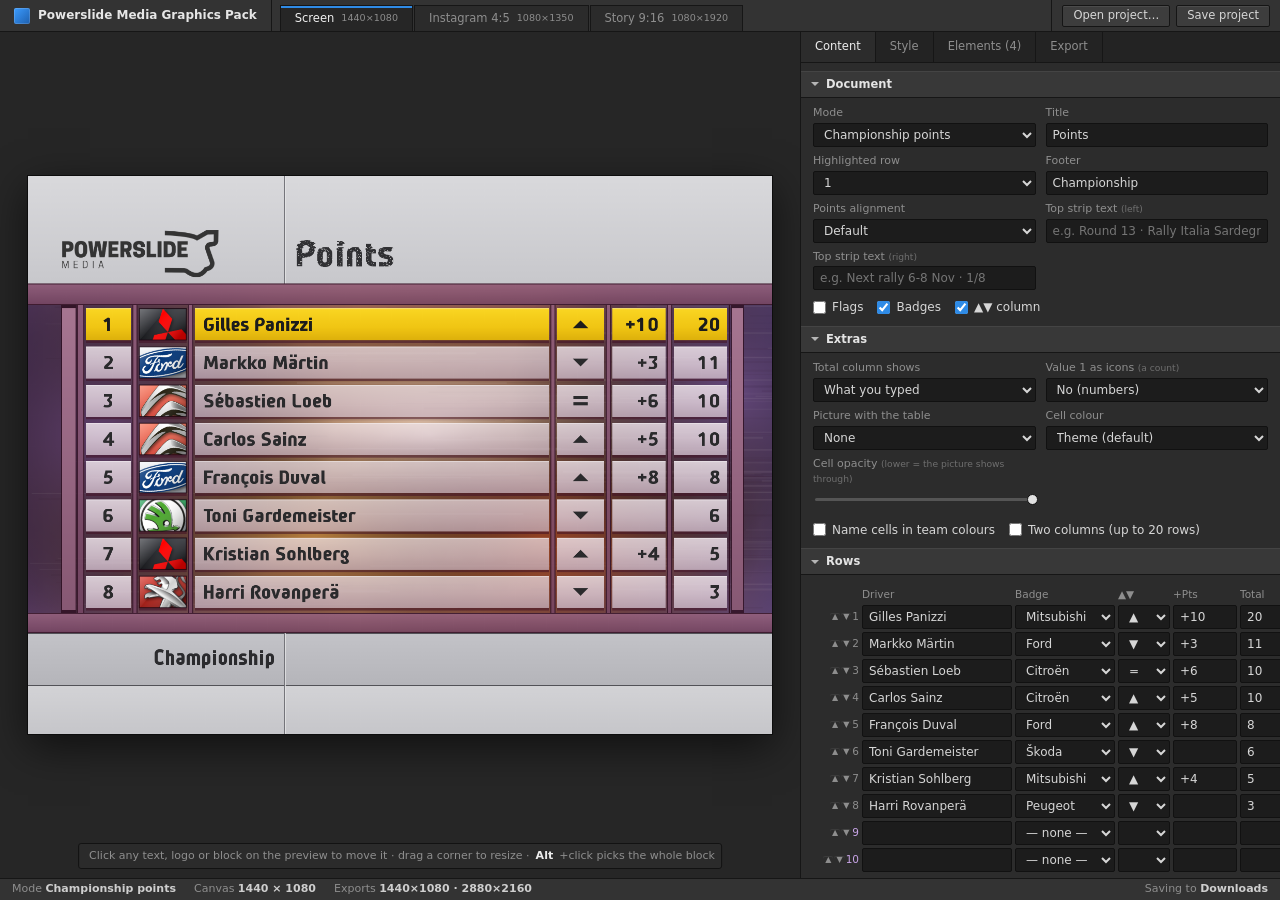
==== tools/graphics-pack.html @ 3e9f9009 "Badges: RMC tile replaced by WRT Rally1 Spain logo Graphics Pack and Rally Doc share the new logo; R" ====
<!doctype html>
<html lang="en">
<head>
<meta charset="utf-8">
<meta name="viewport" content="width=device-width, initial-scale=1">
<title>Powerslide Media Graphics Pack</title>
<style>
  @font-face{font-family:"WRC Clean";font-weight:400;src:url([data-uri]) format("woff2")}
@font-face{font-family:"WRC Clean";font-weight:700;src:url([data-uri]) format("truetype");}
  /* Editor look: a grey pasteboard with the canvas fitted in it, a docked properties panel
     on the right that scrolls on its own, collapsible section bars, compact fields. */
  :root{--bg:#1e1e1e;--work:#262626;--panel:#2c2c2c;--head:#383838;--line:#161616;--line2:#444;--field:#1c1c1c;
        --text:#d6d6d6;--muted:#8e8e8e;--accent:#2f8be6}
  *{box-sizing:border-box}
  html,body{height:100%}
  body{margin:0;background:var(--bg);color:var(--text);font:12px/1.35 "Segoe UI",system-ui,sans-serif;display:flex;flex-direction:column;overflow:hidden}
  .topbar{flex:none;display:flex;align-items:stretch;height:32px;background:#333;border-bottom:1px solid var(--line)}
  .appmark{display:flex;align-items:center;gap:8px;padding:0 14px;border-right:1px solid var(--line);font-weight:600;color:#e6e6e6;white-space:nowrap}
  .appmark i{width:16px;height:16px;border-radius:2px;background:linear-gradient(135deg,#3c9cff,#1d5fae);box-shadow:inset 0 0 0 1px rgba(255,255,255,.15)}
  .doctabs{display:flex;align-items:flex-end;gap:1px;padding-left:8px}
  .doctab{height:26px;display:flex;align-items:center;gap:7px;padding:0 14px;background:#2b2b2b;color:var(--muted);border:1px solid var(--line);border-bottom:none;font-size:11.5px;cursor:pointer;white-space:nowrap}
  .doctab:hover{color:var(--text)}
  .doctab.on{background:var(--work);color:#f0f0f0;box-shadow:inset 0 2px 0 var(--accent)}
  .doctab small{color:var(--muted)}
  .wrap{flex:1;min-height:0;display:grid;grid-template-columns:minmax(0,1fr) 480px}
  .stage{position:relative;min-width:0;min-height:0;overflow:hidden;background:var(--work)}
  .stage canvas{position:absolute;inset:0;margin:auto;display:block;width:auto;height:auto;max-width:calc(100% - 56px);max-height:calc(100% - 96px);
                box-shadow:0 0 0 1px #0d0d0d,0 12px 40px rgba(0,0,0,.6)}
  .colHide,.lookHide{display:none!important}
  #xfBar{position:absolute;left:50%;bottom:9px;transform:translateX(-50%);display:flex;align-items:center;gap:6px;height:26px;padding:0 6px 0 10px;
         background:rgba(44,44,44,.96);border:1px solid #121212;border-radius:3px;font-size:11px;color:var(--muted);white-space:nowrap;z-index:3;max-width:calc(100% - 20px);overflow:hidden}
  #xfBar b{color:#ececec;font-weight:600}
  #xfBar button{height:20px;padding:0 7px;font-size:11px}
  #xfBar .hint{margin-left:4px;color:#767676}
  #xfBar .xcol{display:inline-flex;align-items:center;gap:4px;margin:0 2px 0 4px;font-size:11px;color:var(--muted)}
  #xfBar .xcol input{width:26px;height:20px;padding:0 1px}
  .stage.col #xfBar{display:none}
  .xfRow{display:flex;align-items:center;gap:6px;height:23px;padding-right:4px;border-radius:2px;cursor:pointer}
  .xfRow:hover{background:#353535}
  .xfRow.sel{background:rgba(47,139,230,.22);box-shadow:inset 0 0 0 1px var(--accent)}
  .xfRow span{flex:1;min-width:0;overflow:hidden;text-overflow:ellipsis;white-space:nowrap}
  .xfRow small{color:var(--muted);font-size:10.5px}
  .xfRow button{height:18px;padding:0 6px;font-size:11px}
  .stage.col canvas{bottom:130px;max-height:calc(100% - 186px)}
  .stage.col.yt canvas{bottom:250px;max-height:calc(100% - 306px)}
  .stage.yt #colStrip{height:226px;gap:28px;align-items:flex-start}
  .ytCard{flex:none;display:flex;flex-direction:column;gap:6px;color:var(--muted);font-size:11px;white-space:nowrap}
  .ytCard b{color:var(--text);font-weight:600}
  #colStrip .ytCard canvas{outline:none;cursor:default;border-radius:8px}
  #colStrip{position:absolute;left:0;right:0;bottom:14px;height:100px;align-items:center;display:flex;justify-content:center;gap:8px;overflow-x:auto;padding:0 20px}
  #colStrip canvas{position:static;margin:0;max-width:none;max-height:none;box-shadow:none;width:72px;height:90px;cursor:pointer;outline:1px solid var(--line2);flex:none}
  #colStrip canvas.on{outline:2px solid var(--accent);outline-offset:2px}
  .stage canvas.dropping{outline:2px dashed var(--accent);outline-offset:4px}
  .side{min-height:0;overflow-y:auto;overflow-x:hidden;background:var(--panel);border-left:1px solid var(--line);padding:0 12px 28px}
  .side::-webkit-scrollbar{width:11px}
  .side::-webkit-scrollbar-track{background:var(--panel)}
  .side::-webkit-scrollbar-thumb{background:#4b4b4b;border:3px solid var(--panel);border-radius:6px}
  .side::-webkit-scrollbar-thumb:hover{background:#5c5c5c}
  .paneltabs{position:sticky;top:0;z-index:5;display:flex;margin:0 -12px;background:#232323;border-bottom:1px solid var(--line)}
  .paneltabs span{padding:7px 14px;font-size:11.5px;color:var(--muted);border-right:1px solid var(--line);cursor:pointer;user-select:none}
  .paneltabs span:hover{color:var(--text)}
  .rowsScroll{overflow:auto;max-height:440px;margin:0 -12px;padding:0 12px 6px;border-bottom:1px solid var(--line)}   /* its own scroll box: long tables and wide ones */
  .rowsScroll #hdr{position:sticky;top:0;z-index:2;background:var(--panel);padding:4px 0 3px;margin-bottom:0}
  .rowsScroll::-webkit-scrollbar{width:10px}
  .rowsScroll .row{min-width:min-content}
  .rowsScroll::-webkit-scrollbar{height:10px}
  .rowsScroll::-webkit-scrollbar-track{background:#262626}
  .rowsScroll::-webkit-scrollbar-thumb{background:#4b4b4b;border:2px solid #262626;border-radius:5px}
  .rowsScroll::-webkit-scrollbar-thumb:hover{background:#5c5c5c}
  .tabPane > h2:first-child{margin-top:8px}
  .paneltabs span.on{background:var(--panel);color:#ececec}
  h2{position:relative;margin:10px -12px 8px;padding:5px 12px 5px 25px;background:var(--head);border-top:1px solid var(--line2);border-bottom:1px solid var(--line);
     font-size:11.5px;font-weight:600;color:#e4e4e4;cursor:pointer;user-select:none}
  h2:hover{background:#3e3e3e}
  h2::before{content:"";position:absolute;left:10px;top:50%;margin-top:-2px;border:4px solid transparent;border-top-color:#b5b5b5;border-bottom:0}
  h2.closed::before{left:12px;margin-top:-4px;border:4px solid transparent;border-left-color:#b5b5b5;border-right:0}
  .folded{display:none!important}
  label{display:block;margin-bottom:2px;font-size:11px;color:var(--muted)}
  label small{color:#6f6f6f}
  input,select,textarea{width:100%;min-width:0;height:24px;padding:2px 6px;background:var(--field);color:var(--text);border:1px solid #111;border-radius:2px;font:inherit;font-size:12px;outline:none}
  select{padding-right:2px}
  textarea{height:auto;min-height:90px;padding:5px 6px;font-family:ui-monospace,Consolas,monospace;font-size:11.5px;resize:vertical}
  input:focus,select:focus,textarea:focus{border-color:var(--accent);box-shadow:0 0 0 1px var(--accent)}
  input[type=checkbox]{width:13px;height:13px;margin:0 6px 0 0;accent-color:var(--accent)}
  input[type=file]{height:auto;padding:2px;font-size:11px;color:var(--muted)}
  input[type=file]::file-selector-button{background:#3c3c3c;color:var(--text);border:1px solid #111;border-radius:2px;padding:2px 8px;margin-right:6px;font:inherit;font-size:11px;cursor:pointer}
  input[type=color]{padding:1px 2px;height:24px}
  input[type=range]{-webkit-appearance:none;appearance:none;height:18px;padding:0;background:none;border:none;box-shadow:none}
  input[type=range]::-webkit-slider-runnable-track{height:3px;background:#555;border-radius:2px}
  input[type=range]::-webkit-slider-thumb{-webkit-appearance:none;width:11px;height:11px;margin-top:-4px;border-radius:50%;background:#e2e2e2;border:1px solid #111}
  input[type=range]:focus::-webkit-slider-thumb{background:#fff;box-shadow:0 0 0 2px var(--accent)}
  button{height:24px;padding:0 10px;background:#3d3d3d;color:var(--text);border:1px solid #151515;border-radius:2px;font:inherit;font-size:11.5px;cursor:pointer;box-shadow:inset 0 1px 0 rgba(255,255,255,.07)}
  button:hover{background:#484848}
  button:active{background:#333}
  button.primary{background:var(--accent);border-color:#1b5ea3;color:#fff;font-weight:600}
  button.primary:hover{background:#4598ec}
  .grid2{display:grid;grid-template-columns:1fr 1fr;gap:7px 10px}
  .checks{display:flex;flex-wrap:wrap;gap:4px 14px;margin-top:9px}
  .checks label{display:inline-flex;align-items:center;margin:0;font-size:12px;color:var(--text);cursor:pointer}
  .row{display:grid;gap:3px;align-items:center;margin-bottom:3px}
  .row .n{color:var(--muted);text-align:right;font-size:10.5px;display:flex;align-items:center;justify-content:flex-end;gap:1px}
  .row .n .mv{padding:0 2px;font-size:8px;line-height:1;min-width:0;height:auto;background:none;border:0;color:var(--muted);cursor:pointer}
  .row .n .mv:hover{color:var(--text)}
  .row.igOnly .n{color:#c9a5e8}
  .row.twoOnly .n{color:#8fd1ad}
  .hdr{margin-bottom:3px;font-size:10.5px;color:var(--muted);white-space:nowrap}
  .hdr span{overflow:hidden;text-overflow:ellipsis}
  [hidden]{display:none!important}
  .btns{display:flex;flex-wrap:wrap;gap:6px;margin-top:8px}
  .tiles{display:grid;grid-template-columns:repeat(auto-fill,minmax(82px,1fr));gap:6px}
  .tile{padding:4px;background:#232323;border:1px solid var(--line);border-radius:2px;text-align:center;cursor:pointer}
  .tile:hover{border-color:var(--accent)}
  .tile canvas{display:block;width:100%;height:auto}
  .tile span{display:block;margin-top:3px;font-size:10.5px;color:var(--muted);white-space:nowrap;overflow:hidden;text-overflow:ellipsis}
  .tile:hover span{color:var(--text)}
  .note{margin-top:6px;font-size:11px;line-height:1.4;color:#7a7a7a}
  .note b{color:var(--text)}
  .strip{margin-top:8px;padding:8px;background:#262626;border:1px solid var(--line);border-radius:2px}
  .stripHead{display:flex;justify-content:space-between;align-items:baseline;margin-bottom:6px}
  .small{font-size:11px;color:var(--muted)}
  .chiprow{display:grid;grid-template-columns:92px minmax(0,1.15fr) minmax(0,1fr) 104px 30px 24px 24px 24px;gap:3px;margin-top:4px;align-items:center}
  .chiprow button{padding:0}
  .strip details summary{margin-top:8px;font-size:11px;color:var(--muted);cursor:pointer}
  .strip textarea,#quoteUI textarea,#headUI textarea,#statsUI textarea,#proUI textarea{min-height:52px;font-family:inherit;font-size:12px}
  #quoteUI.noText .qTxt{display:none!important}
  .statusbar{flex:none;display:flex;align-items:center;gap:18px;height:22px;padding:0 12px;background:#333;border-top:1px solid var(--line);font-size:11px;color:var(--muted);white-space:nowrap;overflow:hidden}
  .statusbar b{font-weight:600;color:#cfcfcf}
  .statusbar .sp{flex:1}
  .topbar .tools{display:flex;align-items:center;gap:6px;padding:0 10px;border-left:1px solid var(--line)}
  .topbar .tools button{height:22px}
  @media (max-width:1000px){
    .topbar{height:auto;flex-wrap:wrap}
    .doctab small{display:none}
    .topbar .tools{padding:4px 8px}
    body{display:block;overflow:auto}
    .wrap{display:block}
    .stage{height:62vh}
    .side{overflow:visible;border-left:none}
  }
</style>
</head>
<body>
<div class="topbar">
  <div class="appmark"><i></i>Powerslide Media Graphics Pack</div>
  <div class="doctabs">
    <div class="doctab on" id="tabScreen">Screen <small>1440×1080</small></div>
    <div class="doctab" id="tabIg">Instagram 4:5 <small>1080×1350</small></div>
    <div class="doctab" id="tabStory">Story 9:16 <small>1080×1920</small></div>
    <div class="doctab" id="tabYt" hidden>YouTube 16:9 <small>1280×720</small></div>
  </div>
  <div class="sp" style="flex:1"></div>
  <div class="tools">
    <button id="projOpen" title="Open a saved project (.wrcproj)">Open project…</button>
    <button id="projSave" title="Save this graphic as a project file (Ctrl+S)">Save project</button>
    <input type="file" id="projFile" accept=".wrcproj,.json,application/json" hidden>
  </div>
</div>
<div class="wrap">
  <div class="stage"><canvas id="cv" width="1440" height="1080"></canvas><div id="xfBar"></div><div id="colStrip" hidden></div></div>
  <div class="side">
    <div class="paneltabs"><span class="on">Properties</span></div>
    <h2>Document</h2>
    <div class="grid2">
      <div><label>Mode</label><select id="mode"></select></div>
      <div><label>Logo</label><select id="logo"></select></div>
      <div class="noCol"><label>Title</label><input id="title"></div>
      <div id="hlBox" class="noCol"><label>Highlighted row</label><select id="hl"></select></div>
      <div class="noCol classicOnly"><label>Footer</label><input id="foot"></div>
      <div id="rallyBox" class="noCol classicOnly"><label id="rallyLbl">Rally</label><input id="rally"></div>
      <div><label>Colours</label><select id="theme"><option value="warm">Warm (Points screen)</option><option value="cool">Cool (Results screen)</option><option value="site">Powerslide site</option><option value="siteDark">Powerslide site (dark)</option><option value="custom">Custom colour…</option><option value="customDark">Custom colour (dark)…</option></select></div>
      <div id="lookBox"><label>Look</label><select id="look"><option value="classic">Game screen (bands and rails)</option><option value="clean">Clean (picture edge to edge)</option></select></div>
      <div id="themeColBox" hidden><label>Theme colour</label><input type="color" id="themeCol" value="#d0202a"></div>
      <div id="themeBlendBox" hidden><label><input type="checkbox" id="themeBlend"> Blend into a second colour</label><input type="color" id="themeCol2" value="#1d4ed8"> <select id="blendDir"><option value="diag">Diagonal ↘</option><option value="diag2">Diagonal ↙</option><option value="h">Left → right</option><option value="v">Top → bottom</option></select></div>
      <div><label>Picture tint colour</label><label style="display:inline"><input type="checkbox" id="hShadeAuto" checked> Auto</label> <input type="color" id="hShadeCol" value="#7a1010"></div>
      <div><label>Tint over the whole picture</label><input type="range" id="pTint" min="0" max="90" value="0"></div>
      <div id="startBox" class="noCol"><label>Numbering starts at</label><input id="start" inputmode="numeric" placeholder="1"></div>
      <div id="alignBox" class="noCol"><label id="alignLbl">Time alignment</label><select id="valAlign"><option value="">Default</option><option value="left">Left</option><option value="center">Centred</option><option value="right">Right</option></select></div>
      <div class="noCol classicOnly"><label>Top strip text <small>(left)</small></label><input id="stripL" placeholder="e.g. Round 13 · Rally Italia Sardegna"></div>
      <div class="noCol classicOnly"><label>Top strip text <small>(right)</small></label><input id="stripR" placeholder="e.g. Next rally 6-8 Nov · 1/8"></div>
    </div>
    <div id="rowsUI">
    <div class="checks" id="rowChecks">
      <label><input type="checkbox" id="showFlag">Flags</label>
      <label><input type="checkbox" id="showBadge">Badges</label>
      <label><input type="checkbox" id="showMove">▲▼ column</label>
    </div>
    <div id="extrasUI">
    <h2>Extras</h2>
    <div class="grid2">
      <div><label id="gapLbl">Last column shows</label><select id="gapMode"><option value="">What you typed</option><option value="leader">Gap to the leader</option><option value="interval">Gap to the row above</option></select></div>
      <div id="tallyBox"><label>Value 1 as icons <small>(a count)</small></label><select id="tally"></select></div>
      <div><label>Picture with the table</label><select id="tPhoto"><option value="none">None</option><option value="behind">Behind the table</option><option value="top">Above the table</option><option value="bottom">Below the table</option><option value="left">Left of the table</option><option value="right">Right of the table</option></select></div>
      <div class="tPic"><label>Picture file <small>(or drop it on the preview)</small></label><input type="file" id="tPic" accept="image/*"></div>
      <div class="tPic"><label id="tShareLbl">Picture share</label><input type="range" id="tShare" min="0" max="90" value="45"></div>
      <div class="tPic"><label>Picture zoom</label><input type="range" id="tZoom" min="1" max="3" step="0.01" value="1"></div>
      <div class="tPic"><label>Picture ← →</label><input type="range" id="tFx" min="0" max="1" step="0.01" value="0.5"></div>
      <div class="tPic"><label>Picture ↑ ↓</label><input type="range" id="tFy" min="0" max="1" step="0.01" value="0.5"></div>
      <div class="tPic"><label>&nbsp;</label><button id="tClear" style="width:100%">Remove picture</button></div>
      <div><label>Cell colour</label><select id="tCells"></select></div>
      <div id="tCellCustomBox"><label>Custom cell colour</label><input type="color" id="tCellCustom" value="#1d2a33" style="padding:0;height:28px"></div>
      <div><label>Cell opacity <small>(lower = the picture shows through)</small></label><input type="range" id="tCellAlpha" min="10" max="100" value="100"></div>
    </div>
    <div class="checks" style="flex-wrap:wrap">
      <label><input type="checkbox" id="teamCol">Name cells in team colours</label>
      <label><input type="checkbox" id="twoCol">Two columns (up to 20 rows)</label>
    </div>
    <div id="teamColBox" hidden><div class="hdr">Team colours <small>(for the brands in the rows; Reset = the brand's own colours)</small></div><div id="teamColList" style="display:flex;flex-wrap:wrap;gap:6px 14px"></div></div>
    </div>
    <h2>Rows</h2>
    <div class="rowsScroll"><div class="row hdr" id="hdr"></div>
    <div id="rows"></div></div>
    <div class="note">Enter / ↑ ↓ change row, ← → change column. Flag "auto" uses the driver (or rally) name. Rows 9–10 only appear in the Instagram and Story formats. With Two columns all 20 rows are used in both formats, split evenly.</div>
    <h2>Bulk paste</h2>
    <textarea id="bulk"></textarea>
    <div class="btns"><button id="applyBulk">Apply paste</button></div>
    </div>
    <div id="quoteUI" hidden>
      <h2>Picture &amp; text</h2>
      <div class="grid2">
        <div><label>Picture</label><input type="file" id="qPic" accept="image/*"></div>
        <div class="qTxt"><label>Style</label><select id="qStyle"><option value="bold">Bold quote (big caps + name tag)</option><option value="quote">Quote (“ mark)</option><option value="announce">Announcement</option></select></div>
        <div class="qTxt"><label>Text box</label><select id="qPlace"><option value="bottom">Bottom</option><option value="left">Left</option><option value="right">Right</option><option value="center">Centre</option><option value="free">Free (drag on preview)</option></select></div>
        <div class="qTxt"><label>Text size</label><input type="range" id="qSize" min="26" max="80" value="44"></div>
        <div class="qTxt"><label>Box width</label><input type="range" id="qBw" min="25" max="100" value="100"></div>
        <div class="qTxt"><label>Box height <small>(left end = fit text)</small></label><input type="range" id="qBh" min="0" max="100" value="0"></div>
        <div class="qTxt"><label>Box ← →</label><input type="range" id="qPx" min="0" max="1" step="0.005" value="0"></div>
        <div class="qTxt"><label>Box ↑ ↓</label><input type="range" id="qPy" min="0" max="1" step="0.005" value="1"></div>
        <div><label>Picture zoom</label><input type="range" id="qZoom" min="1" max="3" step="0.01" value="1"></div>
        <div><label>Picture ← →</label><input type="range" id="qFx" min="0" max="1" step="0.01" value="0.5"></div>
        <div><label>Picture ↑ ↓</label><input type="range" id="qFy" min="0" max="1" step="0.01" value="0.5"></div>
        <div><label>&nbsp;</label><button id="qClear" style="width:100%">Remove picture</button></div>
        <div><label>Logo</label><select id="qLogoPos"><option value="header">In the header</option><option value="footer">In the footer (left cell)</option><option value="pic-tl">On the picture, top left</option><option value="pic-tr">On the picture, top right</option><option value="pic-bl">On the picture, bottom left</option><option value="pic-br">On the picture, bottom right</option><option value="none">None</option></select></div>
        <div class="qPicLogo"><label>Logo size on picture</label><input type="range" id="qLogoSize" min="0.4" max="2.5" step="0.05" value="1"></div>
        <div class="qPicLogo"><label>Logo colour on picture</label><select id="qLogoInk"><option value="white">White</option><option value="black">Black</option></select></div>
        <div><label>Photo credit <small>(optional)</small></label><input id="qCredit" placeholder="Photo: name / agency"></div>
        <div><label>Credit corner</label><select id="qCreditPos"><option value="br">Bottom right</option><option value="bl">Bottom left</option><option value="tr">Top right</option><option value="tl">Top left</option></select></div>
        <div class="qTxt"><label>Text box colour</label><select id="qColor"><option value="light">Light (theme cell)</option><option value="dark">Dark</option><option value="gold">Gold</option><option value="strip">Theme strip</option><option value="red">Red</option><option value="blue">Blue</option><option value="green">Green</option><option value="white">White</option><option value="custom">Custom colour…</option></select></div>
        <div id="qCustomBox" class="qTxt"><label>Custom colour</label><input type="color" id="qCustom" value="#888888"></div>
        <div class="qTxt"><label>Text alignment</label><select id="qAlign"><option value="auto">Automatic</option><option value="left">Left</option><option value="center">Centred</option></select></div>
        <div class="qTxt qAnn"><label>Shade</label><input type="range" id="qFade" min="0" max="95" value="65"></div>
        <div class="qTxt qAnn"><label>Shade from</label><select id="qShade"><option value="auto">Automatic (side the text is on)</option><option value="bottom">Bottom</option><option value="top">Top</option><option value="left">Left</option><option value="right">Right</option><option value="all">Even all over</option></select></div>
      </div>
      <div class="checks classicOnly">
        <label><input type="checkbox" id="qHead" checked>Header band</label>
        <label><input type="checkbox" id="qFootOn" checked>Footer band</label>
      </div>
      <div class="qTxt"><label style="display:block;margin-top:8px">Headline</label>
      <textarea id="qText" style="font-family:inherit;font-size:13px;min-height:70px"></textarea>
      <div class="qBold grid2" style="margin-top:8px"><div><label>Letter case (bold quote / announcement)</label><select id="qCase"><option value="upper">ALL CAPS</option><option value="asis">As typed</option><option value="title">Title Case</option><option value="lower">lower case</option></select></div><div><label>Quote text colour</label><input type="color" id="qInk" value="#ffffff" style="padding:0;height:28px"></div></div>
      <div class="qBold"><label style="display:block;margin-top:8px">Name tag <small>(bold quote: who said it; announcement: line above)</small></label><input id="qWho" placeholder="Josh McErlean"></div>
      <label style="display:block;margin-top:8px">Text under the headline <small>(optional, smaller box; under the name tag in a bold quote)</small></label>
      <textarea id="qSub" style="font-family:inherit;font-size:13px;min-height:70px"></textarea></div>
      <div class="note qTxt">You can also drop a picture on the preview, and drag the text box around on it. Footer = name or source (the logo replaces it when it's in the footer), footer right = rally or date; leave footer right empty to drop its darker cell. The picture takes the room of any band you turn off. Line breaks in the text are kept; long text shrinks to fit.</div>
    </div>
    <div id="headUI" hidden>
      <h2>Headline</h2>
      <div class="grid2">
        <div><label>Big word</label><input id="hKicker" list="hKickers"><datalist id="hKickers"><option>WINNER</option><option>WINNERS</option><option>BREAKING</option><option>CONFIRMED</option><option>CHAMPIONS</option><option>RESULTS</option><option>UP NEXT</option><option>RACE WEEK</option><option>POLE</option><option>RETIRED</option><option>OFFICIAL</option></datalist></div>
        <div><label>Big word style</label><select id="hStyle"><option value="white">White</option><option value="gold">Gold</option><option value="band">On a gold band</option><option value="strip">On a theme band</option><option value="outline">Outline</option><option value="glitch">Glitch (like the title)</option></select></div>
        <div><label>Line above</label><input id="hAbove" placeholder="Round 13 · Rally Italia Sardegna"></div>
        <div><label>Block position</label><select id="hPos"><option value="bottom">Bottom</option><option value="center">Middle</option><option value="top">Top</option></select></div>
        <div><label>Big word size</label><input type="range" id="hSize" min="60" max="300" value="190"></div>
        <div><label>Shade behind the text</label><input type="range" id="hFade" min="0" max="95" value="65"></div>
        <div><label>Text colour</label><select id="hInk"><option value="white">White (dark pictures)</option><option value="black">Black (light pictures)</option></select></div>
        <div><label>Logo tile above the word</label><select id="hTile"></select></div>
        <div><label>Name tiles order</label><select id="hOrder"><option value="flag">Flag, then car</option><option value="car">Car, then flag</option></select></div>
      </div>
      <div class="note">Click any part of the headline on the preview to move or resize it; Alt+click takes the whole block. <button type="button" id="hReset">Reset positions</button></div>
      <label style="display:block;margin-top:8px">Line under it <small>(optional)</small></label>
      <textarea id="hBelow" style="font-family:inherit;font-size:13px;min-height:52px"></textarea>
      <div class="hdr" style="margin-top:8px">Names: flag and brand tiles as in the table rows; leave a name empty to skip it</div>
      <div id="hNames"></div>
    </div>
    <div id="statsUI" hidden>
      <h2>Stat panel</h2>
      <div class="grid2">
        <div><label>Style</label><select id="sxStyle"><option value="ladder">Ladder (label + value cells)</option><option value="big">Big numbers</option><option value="hero">One huge number (hero stat)</option></select></div>
        <div><label>Position</label><select id="sxPos"><option value="right">Right</option><option value="left">Left</option><option value="bottom">Bottom</option><option value="center">Middle</option><option value="free">Free (drag on preview)</option></select></div>
        <div><label>Size</label><input type="range" id="sxSize" min="24" max="90" value="46"></div>
        <div><label>Shade behind the stats</label><input type="range" id="sxFade" min="0" max="95" value="45"></div>
        <div><label>Headline style</label><select id="sxHStyle"><option value="plain">White text</option><option value="box">Box with gold stripe</option></select></div>
        <div><label>Headline size</label><input type="range" id="sxHSize" min="24" max="110" value="54"></div>
        <div><label>Headline position</label><select id="sxHPos"><option value="stats">On top of the stats</option><option value="free">Free (drag on preview)</option></select></div>
        <div><label>Cell opacity</label><input type="range" id="sxAlpha" min="10" max="100" value="100"></div>
        <div><label>Stats ← →</label><input type="range" id="sxFx" min="0" max="1" step="0.005" value="1"></div>
        <div><label>Stats ↑ ↓</label><input type="range" id="sxFy" min="0" max="1" step="0.005" value="0.5"></div>
        <div><label>Headline ← →</label><input type="range" id="sxHFx" min="0" max="1" step="0.005" value="0.5"></div>
        <div><label>Headline ↑ ↓</label><input type="range" id="sxHFy" min="0" max="1" step="0.005" value="0"></div>
        <div><label>Label colour</label><select id="sxLabelCol" class="sxCol"></select></div>
        <div><label>Value colour</label><select id="sxValueCol" class="sxCol"></select></div>
        <div><label>Highlighted row colour</label><select id="sxHlCol" class="sxCol"></select></div>
        <div><label>Headline colour</label><select id="sxHeadCol" class="sxCol"></select></div>
        <div id="sxCustomBox"><label>Custom colour</label><input type="color" id="sxCustom" value="#e8412c" style="padding:0;height:28px"></div>
      </div>
      <div id="heroBox" class="grid2">
        <div><label>Letter case</label><select id="hxCase"><option value="upper">ALL CAPS</option><option value="asis">As typed</option><option value="title">Title Case</option><option value="lower">lower case</option></select></div>
        <div><label>Number width <small>(narrow = tall look)</small></label><input type="range" id="hxNumW" min="0.5" max="1" step="0.01" value="1"></div>
        <div><label>Text size</label><input type="range" id="hxTxt" min="50" max="200" value="100"></div>
        <div><label>Text width</label><input type="range" id="hxTw" min="20" max="70" value="33"></div>
        <div><label>Number colour</label><input type="color" id="hxNumCol" value="#ffffff" style="padding:0;height:28px"></div>
        <div><label>Text colour</label><input type="color" id="hxTxtCol" value="#ffffff" style="padding:0;height:28px"></div>
        <div><label>*Bold words* colour</label><input type="color" id="hxStarCol" value="#ffffff" style="padding:0;height:28px"></div>
        <div><label>Line under the number colour</label><input type="color" id="hxCapCol" value="#ffffff" style="padding:0;height:28px"></div>
        <div><label><input type="checkbox" id="hxGlowOn"> Colour glow from the bottom</label><input type="color" id="hxGlowCol" value="#e3101b" style="padding:0;height:28px"></div>
        <div><label>Glow height</label><input type="range" id="hxGlowH" min="5" max="60" value="22"></div>
      </div>
      <label style="display:block;margin-top:8px">Headline above the stats <small>(optional; line breaks are kept)</small></label>
      <textarea id="sxHead" style="font-family:inherit;font-size:13px;min-height:52px"></textarea>
      <div class="note">Hero stat: row 1 Value is the huge number and row 1 Stat the text beside it; put *stars* round words to set them in bold, the rest is in the regular weight. Row 2 Stat is the small line under the number. Drag the block on the preview to move it.</div>
      <div class="note">The stats are the rows above (Stat | Value); the highlighted row gets its own colour. Drag the stats or the headline on the preview to place them anywhere (the headline then comes loose from the stats); the sliders do the same. "Automatic" colours follow the style: dark labels and light values for the ladder, white labels and gold numbers for big numbers.</div>
    </div>
    <div id="proUI" hidden>
      <h2 id="proHead">Event preview</h2>
      <div data-pro="preview">
        <div class="grid2">
          <div><label>Round line</label><input data-p="round" placeholder="Round 14 of 14"></div>
          <div><label>Flag <small>(auto = from the event name)</small></label><select data-p="flag" class="flagSel"></select></div>
          <div style="grid-column:1/-1"><label>Event name <small>(Enter = new line)</small></label><textarea data-p="name"></textarea></div>
          <div><label>Dates</label><input data-p="dates" placeholder="6 – 9 November"></div>
          <div><label>Place</label><input data-p="place" placeholder="Toyota City"></div>
          <div><label>Countdown number <small>(empty = none)</small></label><input data-p="count" placeholder="3"></div>
          <div><label>Countdown label</label><input data-p="countLbl" placeholder="Days to go"></div>
          <div><label>Block position</label><select data-p="pos"><option value="bottom">Bottom</option><option value="center">Middle</option><option value="top">Top</option></select></div>
          <div><label>Alignment</label><select data-p="align"><option value="left">Left</option><option value="center">Centred</option></select></div>
          <div><label>Event name size</label><input type="range" data-p="size" min="60" max="260"></div>
          <div><label>Shade behind the text</label><input type="range" data-p="fade" min="0" max="95"></div>
          <div><label>Key numbers look</label><select data-p="facts"><option value="cells">Cells with a gold stripe</option><option value="plain">Plain numbers</option></select></div>
        </div>
        <div class="note">The rows (Fact | Value) are the key numbers along the bottom, up to four: stages, distance, surface, last year's winner. Put a number in Countdown for a "3 DAYS TO GO" block. The picture is the one under Picture below.</div>
      </div>
      <div data-pro="h2h">
        <div class="grid2">
          <div style="grid-column:1/-1"><label>Line above the table</label><input data-p="kicker" placeholder="Season so far"></div>
          <div><label>Driver A <small>(left)</small></label><input data-p="aName"></div>
          <div><label>Driver B <small>(right)</small></label><input data-p="bName"></div>
          <div><label>A flag / car</label><div style="display:flex;gap:4px"><select data-p="aFlag" class="flagSel"></select><select data-p="aBadge" class="badgeSel"></select></div></div>
          <div><label>B flag / car</label><div style="display:flex;gap:4px"><select data-p="bFlag" class="flagSel"></select><select data-p="bBadge" class="badgeSel"></select></div></div>
          <div><label>Picture A <small>(or drop it on the left)</small></label><div style="display:flex;gap:4px"><input type="file" data-slot="0" accept="image/*"><button type="button" data-slotdel="0">✕</button></div></div>
          <div><label>Picture B <small>(or drop it on the right)</small></label><div style="display:flex;gap:4px"><input type="file" data-slot="1" accept="image/*"><button type="button" data-slotdel="1">✕</button></div></div>
          <div><label>Text size</label><input type="range" data-p="size" min="24" max="80"></div>
          <div><label>Shade under the names</label><input type="range" data-p="fade" min="0" max="95"></div>
        </div>
        <div class="checks"><label><input type="checkbox" data-p="bars">Share bar under each row</label><label><input type="checkbox" data-p="teamBars">Bars in team colours (different teams)</label></div>
        <div class="note">Rows are Stat | Driver A | Driver B | Better. Better ▲ = the higher number wins (wins, points), ▼ = the lower one wins (average finish, gaps, s/km); the winning cell turns gold. Leave it empty for no winner. With no picture the car's brand tile stands in.</div>
      </div>
      <div data-pro="schedule">
        <div class="grid2">
          <div style="grid-column:1/-1"><label>Heading over the list <small>(optional; the Clean look uses the title when this is empty)</small></label><input data-p="head" placeholder="Weekend schedule"></div>
          <div><label>Day bar colour</label><select data-p="dayStyle"><option value="gold">Gold</option><option value="strip">Theme strip</option><option value="dark">Dark</option><option value="red">Red</option><option value="white">White</option></select></div>
          <div><label>Size</label><input type="range" data-p="size" min="60" max="140"></div>
          <div><label>Shade over the picture</label><input type="range" data-p="fade" min="0" max="95"></div>
        </div>
        <div class="note">Rows are Day | Time | Session or stage | Detail (km, TV channel…). Type the day only on its first row: it carries down until it changes, and each new day gets its own bar. Up to 20 rows; a long itinerary splits into two columns by itself. The highlighted row turns gold.</div>
      </div>
      <div data-pro="live">
        <div class="grid2">
          <div><label>Stage</label><input data-p="stage" placeholder="SS7 · Forest 2"></div>
          <div><label>Big line</label><input data-p="kicker" list="lKick"><datalist id="lKick"><option>Stage winner</option><option>Stage result</option><option>New leader</option><option>Fastest</option><option>Retired</option></datalist></div>
          <div style="grid-column:1/-1"><label>Line under the times <small>(optional)</small></label><input data-p="leader" placeholder="Rally leader: Elfyn Evans +4.2"></div>
          <div><label>Block side</label><select data-p="pos"><option value="left">Left</option><option value="right">Right</option><option value="bottom">Full width</option></select></div>
          <div><label>Block height</label><select data-p="vpos"><option value="bottom">Bottom</option><option value="center">Middle</option><option value="top">Top</option></select></div>
          <div><label>Size</label><input type="range" data-p="size" min="50" max="150"></div>
          <div><label>Shade behind the text</label><input type="range" data-p="fade" min="0" max="95"></div>
        </div>
        <div class="note">Rows 1–5 are the stage's top times (Name, Flag, Badge, Time or gap); row 1 is gold. Made for quick stories during a rally: drop the stage winner's photo, type the times, export.</div>
      </div>
      <div data-pro="calendar">
        <div class="grid2">
          <div style="grid-column:1/-1"><label>Heading <small>(optional; the Clean look uses the title when empty)</small></label><input data-p="head" placeholder="2026 calendar"></div>
          <div><label>Shade over the picture</label><input type="range" data-p="fade" min="0" max="95"></div>
          <div><label>&nbsp;</label><label><input type="checkbox" data-p="winners">Show winners</label></div>
        </div>
        <div class="note">One row per round: Round | Rally | Flag | Dates | Winner | Car. The flag comes from the rally's name. Fill in the winner as the season goes; the highlighted row (the next round) turns gold. Up to 20 rounds, and the cards arrange themselves.</div>
      </div>
      <div data-pro="entry">
        <div class="grid2">
          <div style="grid-column:1/-1"><label>Heading <small>(optional; the Clean look uses the title when empty)</small></label><input data-p="head" placeholder="Rally Japan entry list"></div>
          <div><label>Number colour</label><select data-p="numStyle"><option value="team">Team colour (from the car)</option><option value="strip">Theme strip</option><option value="gold">Gold</option></select></div>
          <div><label>Shade over the picture</label><input type="range" data-p="fade" min="0" max="95"></div>
        </div>
        <div class="note">One row per crew in running order: No. | Driver | Co-driver | Flag | Car | Class. Up to 20 crews; the cards arrange themselves. The highlighted row's number turns gold.</div>
      </div>
      <div data-pro="fight">
        <div class="grid2">
          <div style="grid-column:1/-1"><label>Heading</label><input data-p="head" placeholder="Who can still win?"></div>
          <div><label>Points still to be won</label><input data-p="left" inputmode="decimal" placeholder="60"></div>
          <div><label>Note beside it <small>(optional)</small></label><input data-p="note" placeholder="2 rounds to go"></div>
          <div><label>Bar colour</label><select data-p="barCol"><option value="team">Team colours</option><option value="strip">Theme strip</option></select></div>
          <div><label>Shade over the picture</label><input type="range" data-p="fade" min="0" max="95"></div>
        </div>
        <div class="checks"><label><input type="checkbox" data-p="zoom">Zoom in on the fight <small>(the axis doesn't start at 0)</small></label></div>
        <div class="note">Rows are Name | Flag | Badge | Points, in any order (they're sorted). The solid bar is the points so far, the dashed part the most they can still add; the line is the leader's total. Anyone who can't reach it shows OUT.</div>
      </div>
      <div data-pro="road">
        <div class="grid2">
          <div style="grid-column:1/-1"><label>Heading</label><input data-p="head" placeholder="Sweeping the road"></div>
          <div style="grid-column:1/-1"><label>Line under it</label><input data-p="sub"></div>
          <div><label>Shade over the picture</label><input type="range" data-p="fade" min="0" max="95"></div>
          <div><label>&nbsp;</label><label><input type="checkbox" data-p="slowerLeft">Slower to the left (as in the database)</label></div>
        </div>
        <div class="note">Rows are Road position | s/km (+ = time lost, − = time gained). The defaults are your Sardegna Friday numbers (2017–25, vs the driver's own pace on other rough gravel rallies); paste others from the database's Road Conditions view.</div>
      </div>
      <div data-pro="weather">
        <div class="grid2">
          <div><label>Heading</label><input data-p="head" placeholder="Weekend weather"></div>
          <div><label>Line under it <small>(place)</small></label><input data-p="sub" placeholder="Olbia"></div>
          <div><label>Shade over the picture</label><input type="range" data-p="fade" min="0" max="95"></div>
        </div>
        <div class="note">One row per day: Day | Weather | Temp | Extra (rain chance, wind…). The icon follows the words in Weather: sunny / clear, partly cloudy, cloudy, rain / showers, storm, snow, fog, windy. Type the temperature as a number; the degree ring is drawn.</div>
      </div>
      <div data-pro="stagemap">
        <div class="grid2">
          <div style="grid-column:1/-1"><label>Stage route <small>(GPX, KML or GeoJSON; or drop the file on the preview)</small></label><div style="display:flex;gap:4px"><input type="file" data-track accept=".gpx,.kml,.geojson,.json"><button type="button" id="smClear" title="Remove the route">✕</button></div><div class="note" id="smInfo" style="margin-top:3px"></div></div>
          <div><label>Caption</label><input data-p="caption"></div>
          <div><label>Stage name</label><input data-p="name"></div>
          <div style="grid-column:1/-1"><label>Pills <small>(comma-separated; the first is orange; {km} = the route's length)</small></label><input data-p="pills"></div>
          <div><label>Big footer line</label><input data-p="big"></div>
          <div><label>Small footer line</label><input data-p="foot"></div>
          <div><label>Map look</label><select data-p="style"><option value="navy">Navy (Meet the Stages)</option><option value="satellite">Satellite</option><option value="dark">Dark grey</option></select></div>
          <div><label>Route colour</label><input type="color" data-p="route"></div>
          <div><label>Map zoom</label><input type="range" data-p="zoom" min="-3" max="3" step="0.05"><input type="hidden" data-p="mx"><input type="hidden" data-p="my"></div>
          <div><label>&nbsp;</label><label><input type="checkbox" data-p="markers">Start and finish markers</label></div>
        </div>
        <div class="note">Drag an empty part of the map to move it, scroll there to zoom; the card, footer and logo move like any other element. Imagery: Esri World Imagery (credited on the graphic), loaded live, so it needs the internet. <button type="button" id="smCentre">Centre the map again</button></div>
      </div>
      <div data-pro="poll">
        <div class="grid2">
          <div><label>Label</label><input data-p="kicker" placeholder="Your prediction"></div>
          <div><label>Sticker space</label><select data-p="zone"><option value="bottom">Under the options</option><option value="middle">Between question and options</option><option value="none">None</option></select></div>
          <div style="grid-column:1/-1"><label>Question</label><input data-p="question" placeholder="Who wins Rally Japan?"></div>
          <div><label>Picture 1</label><div style="display:flex;gap:4px"><input type="file" data-slot="0" accept="image/*"><button type="button" data-slotdel="0">✕</button></div></div>
          <div><label>Picture 2</label><div style="display:flex;gap:4px"><input type="file" data-slot="1" accept="image/*"><button type="button" data-slotdel="1">✕</button></div></div>
          <div><label>Picture 3</label><div style="display:flex;gap:4px"><input type="file" data-slot="2" accept="image/*"><button type="button" data-slotdel="2">✕</button></div></div>
          <div><label>Picture 4</label><div style="display:flex;gap:4px"><input type="file" data-slot="3" accept="image/*"><button type="button" data-slotdel="3">✕</button></div></div>
          <div><label>Shade over the picture</label><input type="range" data-p="fade" min="0" max="95"></div>
        </div>
        <div class="note">Rows 1–4 are the options (Name, Flag, Badge). Best in the Story format: the dashed box shows where to put Instagram's poll or quiz sticker and isn't exported. Drop a picture straight onto an option.</div>
      </div>
      <div data-pro="milestone">
        <div class="grid2">
          <div><label>Label</label><input data-p="kicker" list="msKicks"><datalist id="msKicks"><option>Milestone</option><option>Landmark</option><option>Record</option><option>Century</option></datalist></div>
          <div><label>Number / suffix</label><div style="display:flex;gap:4px"><input data-p="num" placeholder="100"><input data-p="suffix" placeholder="th" style="width:60px;flex:none"></div></div>
          <div><label>What it counts</label><input data-p="label" placeholder="WRC starts"></div>
          <div><label>Name</label><input data-p="name"></div>
          <div><label>Flag / car</label><div style="display:flex;gap:4px"><select data-p="flag" class="flagSel"></select><select data-p="badge" class="badgeSel"></select></div></div>
          <div><label>Career line <small>(regular weight)</small></label><input data-p="line"></div>
          <div><label>Number look</label><select data-p="numStyle"><option value="gold">Gold</option><option value="white">White</option><option value="outline">Outline</option></select></div>
          <div><label>Text side / height</label><div style="display:flex;gap:4px"><select data-p="side"><option value="left">Left</option><option value="center">Centre</option><option value="right">Right</option></select><select data-p="vpos"><option value="center">Middle</option><option value="bottom">Bottom</option><option value="top">Top</option></select></div></div>
          <div><label>Size</label><input type="range" data-p="size" min="50" max="150"></div>
          <div><label>Shade behind the text</label><input type="range" data-p="fade" min="0" max="95"></div>
        </div>
        <div class="note">The rows (Stat | Value) are key numbers under it, up to four. Put the driver's photo under Picture below.</div>
      </div>
      <div data-pro="form">
        <div class="grid2">
          <div><label>Line above <small>(small, spaced)</small></label><input data-p="kicker" placeholder="WRC Rally Chile"></div>
          <div><label>Heading</label><input data-p="head" placeholder="Last three results by driver"></div>
          <div><label>Column headings <small>(optional, comma-separated)</small></label><input data-p="cols" placeholder="2023, 2024, 2025"></div>
          <div><label>Heading alignment</label><select data-p="align"><option value="center">Centre</option><option value="left">Left</option></select></div>
          <div><label>Class legend <small>(results marked *)</small></label><div style="display:flex;gap:4px"><input data-p="legend" placeholder="WRC2"><input type="color" data-p="tagCol" style="width:44px;flex:none"></div></div>
          <div><label>Result colours</label><select data-p="medals"><option value="medal">Gold / silver / bronze</option><option value="wins">Theme gold for wins only</option><option value="none">All dark</option></select></div>
          <div><label>Name plates</label><select data-p="plate"><option value="team">Team colours (from the badge)</option><option value="light">Theme cell</option><option value="strip">Theme strip</option><option value="dark">Dark</option></select></div>
          <div><label>Table side / height</label><div style="display:flex;gap:4px"><select data-p="side"><option value="right">Right</option><option value="center">Centre</option><option value="left">Left</option></select><select data-p="vpos"><option value="bottom">Bottom</option><option value="center">Middle</option><option value="top">Top</option></select></div></div>
          <div><label>Size</label><input type="range" data-p="size" min="50" max="150"></div>
          <div><label>Shade over the picture</label><input type="range" data-p="fade" min="0" max="95"></div>
        </div>
        <div class="checks"><label><input type="checkbox" data-p="caps">Names in capitals</label></div>
        <div class="note">One row per driver: Name | Flag | Badge | Results, with the results separated by spaces in the order you want them shown (e.g. <b>2 2 3</b>). Use <b>-</b> for a year they didn't start, <b>R</b> / DNF / DSQ for a retirement (red), and add <b>*</b> to a result in another class (<b>8*</b>): it glows in the legend colour and the legend chip appears under the table. Up to 12 drivers; the highlighted row's plate turns gold.</div>
      </div>
      <div data-pro="behind">
        <div class="grid2">
          <div><label>Name <small>(the big word)</small></label><input data-p="word" placeholder="Loubet"></div>
          <div><label>Second line</label><input data-p="line" placeholder="Is back"></div>
          <div><label>Bar, left</label><input data-p="left" placeholder="Tandalò"></div>
          <div><label>Bar, right</label><input data-p="right" placeholder="2026"></div>
          <div style="grid-column:1/-1"><label>Front cut-out <small>(PNG with the background removed; in front of all the text)</small></label><div style="display:flex;gap:4px"><input type="file" data-slot="0" accept="image/*"><button type="button" data-slotdel="0">✕</button></div></div>
          <div style="grid-column:1/-1"><label>Middle cut-out <small>(optional; in front of the name, behind the second line)</small></label><div style="display:flex;gap:4px"><input type="file" data-slot="1" accept="image/*"><button type="button" data-slotdel="1">✕</button></div></div>
          <div style="grid-column:1/-1"><label>Make the cut-out from the picture</label><div style="display:flex;gap:4px"><button type="button" id="bhAuto">Cut out automatically</button><select id="bhAutoSlot" style="width:auto"><option value="0">as the front cut-out</option><option value="1">as the middle cut-out</option></select></div><div class="note" id="bhAutoMsg" style="margin-top:3px"></div></div>
          <div style="grid-column:1/-1"><label>Event logo <small>(optional, bottom centre)</small></label><div style="display:flex;gap:4px"><input type="file" data-slot="2" accept="image/*"><button type="button" data-slotdel="2">✕</button></div></div>
          <div><label>Width</label><input type="range" data-p="width" min="40" max="100"></div>
          <div><label>Height from the top</label><input type="range" data-p="top" min="0" max="60"></div>
          <div><label>Name height</label><input type="range" data-p="wordH" min="15" max="110"></div>
          <div><label>Name letter spacing</label><input type="range" data-p="ls" min="-10" max="40"></div>
          <div><label>Second line size</label><input type="range" data-p="lineH" min="4" max="30"></div>
          <div><label>Gap above the second line</label><input type="range" data-p="gap" min="-20" max="15"></div>
          <div><label>Name / line colour</label><div style="display:flex;gap:4px"><input type="color" data-p="wordCol"><input type="color" data-p="lineCol"></div></div>
          <div><label>Bar colour / text / opacity</label><div style="display:flex;gap:4px"><input type="color" data-p="barCol"><input type="color" data-p="ink"><input type="range" data-p="barAlpha" min="0" max="100"></div></div>
          <div><label>Logo size</label><input type="range" data-p="logoSize" min="40" max="200"></div>
          <div><label>Shade over the picture</label><input type="range" data-p="fade" min="0" max="95"></div>
        </div>
        <div class="checks"><label><input type="checkbox" data-p="barOn">Top bar</label><label><input type="checkbox" data-p="caps">Capitals</label><label><input type="checkbox" data-p="cutShadow">Cut-out shadow on the letters</label></div>
        <div class="note">Put the photo under Picture, then the same photo with the background removed as the front cut-out: it lines up with the photo by itself, so the name looks like it's behind the car. "Cut out automatically" makes that PNG here (it keeps everyone and everything in the foreground). A cut-out of another shape stands at the bottom; move and resize it on the preview like any element. For the driver behind the second line and the car in front of it, load the driver as the middle cut-out and the car as the front one.</div>
      </div>
      <div data-pro="bars">
        <div class="grid2">
          <div><label>Bar colour</label><select data-p="barCol"><option value="team">Team colours (from the badge)</option><option value="strip">Theme strip</option><option value="gold">Gold</option></select></div>
        </div>
        <div class="note">Rows are Name | Flag | Badge | Value. Each bar is scaled to the biggest value; points, times and percentages all work. The highlighted row's bar is gold.</div>
      </div>
      <div class="note">Click any text or block on the preview to move or resize it (see Elements). <button type="button" id="proReset">Reset positions</button></div>
    </div>
    <div id="stripsUI" hidden>
      <h2>Strips</h2>
      <div class="grid2">
        <div><label>Number of pictures</label><select id="sN"><option>1</option><option>2</option><option>3</option><option>4</option><option>5</option><option>6</option><option>7</option><option>8</option><option>9</option><option>10</option><option>11</option><option>12</option></select></div>
        <div><label>Columns</label><select id="sCols"><option>1</option><option>2</option><option>3</option><option>4</option></select></div>
        <div><label>Logo</label><select id="sLogo"><option value="header">In the header</option><option value="footer">In the footer (left cell)</option><option value="corner">On the top picture (corner)</option><option value="none">None</option></select></div>
        <div><label>Chip size</label><input type="range" id="sChip" min="32" max="110" value="56"></div>
        <div><label>Gap between strips</label><input type="range" id="sGap" min="0" max="40" value="12"></div>
      </div>
      <div class="checks" style="flex-wrap:wrap">
        <label><input type="checkbox" id="sRound">Rounded chips</label>
        <label><input type="checkbox" id="sCaps">Capitals</label>
        <label><input type="checkbox" id="sEdge">Edge to edge</label>
        <label><input type="checkbox" id="sHead">Header band</label>
        <label><input type="checkbox" id="sFoot">Footer band</label>
      </div>
      <div id="stripList"></div>
      <div class="note">Drop a picture straight onto a strip in the preview, drag a picture to move it, scroll on it to zoom. Drag a row of chips or a text box to put it anywhere; scroll on a chip row to resize it. A chip can be text, an icon with text, a brand or a flag, in any colour; a brand chip with no text shows the brand name. "Copy chips to other strips" copies this strip's chips (text included) so you only change what differs.</div>
    </div>
    <div id="collageUI" hidden>
      <h2 id="colHead">Slides</h2>
      <div class="grid2">
        <div class="colOnly"><label id="colSlides">Slide 1 of 3</label><div style="display:flex;gap:6px"><button id="colPrev" style="flex:1" title="PageUp">‹ Previous</button><button id="colNext" style="flex:1" title="PageDown">Next ›</button></div></div>
        <div class="colOnly"><label>&nbsp;</label><div style="display:flex;gap:6px"><button id="colAddSlide" style="flex:1">Add slide</button><button id="colDelSlide" style="flex:1">Remove this slide</button></div></div>
        <div><label>Background</label><select id="colBgMode"><option value="theme">Theme glow (Colours)</option><option value="custom">Own colours…</option></select></div>
        <div id="colBgBox"><label>Top / bottom</label><input type="color" id="colBg" value="#0c1714"> <input type="color" id="colBg2" value="#06100d"></div>
        <div><label>Accent colour</label><select id="colAccentMode"><option value="theme">Theme strip</option><option value="gold">Gold</option><option value="custom">Own colour…</option></select> <input type="color" id="colAccent" value="#2fe08a"></div>
      </div>
      <div class="hdr" style="margin-top:8px" id="colPanoHdr">Background picture across all slides <small>(one wide photo that carries on as you swipe)</small></div>
      <div class="grid2">
        <div><label>Picture</label><div style="display:flex;gap:6px"><label class="primary" style="flex:1;display:inline-flex;align-items:center;justify-content:center;padding:4px 10px;cursor:pointer;border:1px solid var(--line2)">Choose…<input type="file" id="colPano" accept="image/*" hidden></label><button id="colPanoDel" style="flex:1">Remove</button></div></div>
        <div><label>Zoom</label><input type="range" id="colPanoZoom" min="1" max="4" step="0.01" value="1"></div>
        <div><label>Picture ← →</label><input type="range" id="colPanoFx" min="0" max="1" step="0.005" value="0.5"></div>
        <div><label>Picture ↑ ↓</label><input type="range" id="colPanoFy" min="0" max="1" step="0.005" value="0.5"></div>
        <div><label>Darken</label><input type="range" id="colPanoDark" min="0" max="80" value="0"></div>
        <div><label>Shade top / bottom</label><div style="display:flex;gap:6px"><input type="range" id="colFadeTop" min="0" max="95" value="0" style="flex:1"><input type="range" id="colFadeBot" min="0" max="95" value="0" style="flex:1"></div></div>
        <div class="thumbOnly"><label>Shade left / right <small>(behind text at the side)</small></label><div style="display:flex;gap:6px"><input type="range" id="colFadeL" min="0" max="95" value="0" style="flex:1"><input type="range" id="colFadeR" min="0" max="95" value="0" style="flex:1"></div></div>
      </div>
      <div class="note" style="margin-top:2px">Alt+drag on an empty part of the preview slides the background picture; scroll there with Alt to zoom it.</div>
      <div class="hdr" style="margin-top:8px">Photo layout <small>(empty frames: drop pictures in)</small></div>
      <div class="btns thumbOnly" style="flex-wrap:wrap">
        <button data-collayout="tHero">Full photo</button><button data-collayout="tRight">Photo right</button><button data-collayout="tLeft">Photo left</button>
        <button data-collayout="tSplit">Left / right</button><button data-collayout="tTrio">3 across</button><button data-collayout="tInset">Full + print</button>
      </div>
      <div class="checks thumbOnly"><label><input type="checkbox" id="colShowTime" checked>Show YouTube's video length badge (preview only)</label></div>
      <div class="btns colOnly" style="flex-wrap:wrap">
        <button data-collayout="hero">Full photo</button><button data-collayout="heroPair">Full + 2 prints</button><button data-collayout="stack">3 prints</button>
        <button data-collayout="grid">2×2 grid</button><button data-collayout="split">Top / bottom</button><button data-collayout="sides">Left / right</button>
      </div>
      <h2>Add</h2>
      <div class="btns" style="flex-wrap:wrap">
        <label class="primary" style="display:inline-flex;align-items:center;padding:4px 10px;cursor:pointer;border:1px solid var(--line2)">Photos…<input type="file" id="colPic" accept="image/*" multiple hidden></label>
        <button data-coladd="photo">Empty print</button><button data-coladd="full">Full-slide photo</button>
        <button data-coladd="title">Title</button><button data-coladd="glitch">Glitch word</button><button data-coladd="headline">Accent headline</button>
        <button data-coladd="text">Text</button><button data-coladd="caption">Caption box</button><button data-coladd="names">Name tiles</button><button data-coladd="logo">Logo</button>
        <button data-coladd="arrow">Arrow</button><button data-coladd="ring">Circle</button><button data-coladd="box">Box</button><button data-coladd="bar">Colour bar</button>
      </div>
      <h2>Selected</h2>
      <div class="btns"><button id="colUndo" title="Ctrl+Z">Undo</button><button id="colDup" title="Ctrl+D">Duplicate</button><button id="colCopy" title="Ctrl+C">Copy</button><button id="colPaste" title="Ctrl+V">Paste</button><button id="colUp">Forward</button><button id="colDown">Back</button><button id="colDel" title="Delete">Delete</button></div>
      <div id="colItem" hidden>
        <div class="hdr" style="margin-top:8px"><b id="colKind"></b></div>
        <div class="grid2">
          <div data-for="text" style="grid-column:1/-1"><label>Text <small>(Enter = new line)</small></label><textarea id="ciText" style="font-family:inherit;font-size:13px;min-height:52px;width:100%"></textarea></div>
          <div data-for="names" style="grid-column:1/-1"><label>Names <small>(one per line: Name | flag | car, e.g. Elfyn Evans | GB | toyota)</small></label><textarea id="ciNames" style="font-family:inherit;font-size:13px;min-height:52px;width:100%"></textarea></div>
          <div data-for="names"><label>Tile height</label><input type="range" id="ciChip" min="24" max="160" value="62"></div>
          <div data-for="names"><label><input type="checkbox" id="ciStack"> One under the other</label></div>
          <div data-for="text"><label>Look</label><select id="ciStyle"><option value="plain">Plain</option><option value="glitch">Glitch (like the title)</option><option value="gold">Gold</option><option value="outline">Outline</option></select></div>
          <div data-for="text"><label>Size</label><input type="range" id="ciSize" min="16" max="320" value="50"></div>
          <div data-for="shape"><label>Shape</label><select id="ciShape"><option value="arrow">Arrow</option><option value="ring">Circle</option><option value="box">Box (outline)</option><option value="bar">Colour bar (filled)</option></select></div>
          <div data-for="text shape"><label>Colour</label><select id="ciColor"><option value="white">White</option><option value="accent">Accent</option><option value="gold">Gold</option><option value="black">Black</option><option value="custom">Custom…</option></select> <input type="color" id="ciCustom" value="#ffffff"></div>
          <div data-for="text"><label><input type="checkbox" id="ciBox"> On a box</label><select id="ciBoxCol"><option value="accent">Accent</option><option value="gold">Gold</option><option value="white">White</option><option value="black">Black</option></select></div>
          <div data-for="text"><label>Alignment</label><select id="ciAlign"><option value="left">Left</option><option value="center">Centred</option><option value="right">Right</option></select></div>
          <div data-for="shape"><label>Line width <small>(circle, box)</small></label><input type="range" id="ciLine" min="4" max="60" value="16"></div>
          <div data-for="shape"><label>Opacity</label><input type="range" id="ciAlpha" min="10" max="100" value="100"></div>
          <div data-for="text shape photo"><label>Outline <small id="ciStrokeHint"></small></label><div style="display:flex;gap:6px"><input type="range" id="ciStroke" min="0" max="40" value="0" style="flex:1"><input type="color" id="ciStrokeCol" value="#000000" style="width:44px;flex:none"></div></div>
          <div data-for="text shape"><label>Shadow</label><select id="ciShadowK"><option value="soft">Soft</option><option value="hard">Hard (thumbnail look)</option><option value="none">None</option></select></div>
          <div data-for="photo"><label>Picture <small>(a transparent PNG becomes a cut-out)</small></label><input type="file" id="ciPic" accept="image/*"></div>
          <div data-for="photo shape"><label>Size <small>(keeps the shape)</small></label><input type="range" id="ciScale" min="10" max="300" value="100"></div>
          <div data-for="photo shape"><label>Width / height</label><div style="display:flex;gap:6px"><input type="range" id="ciW" min="80" max="2880" value="820" style="flex:1"><input type="range" id="ciH" min="80" max="1800" value="600" style="flex:1"></div></div>
          <div data-for="photo"><label>White border</label><input type="range" id="ciBorder" min="0" max="60" value="16"></div>
          <div data-for="photo"><label>Picture zoom</label><input type="range" id="ciZoom" min="1" max="5" step="0.01" value="1"></div>
          <div data-for="photo"><label><input type="checkbox" id="ciShadow" checked> Drop shadow</label></div>
          <div data-for="photo"><label>Picture ← →</label><input type="range" id="ciFx" min="0" max="1" step="0.005" value="0.5"></div>
          <div data-for="photo"><label>Picture ↑ ↓</label><input type="range" id="ciFy" min="0" max="1" step="0.005" value="0.5"></div>
          <div data-for="logo"><label>Logo colour</label><select id="ciInk"><option value="white">White</option><option value="black">Black</option><option value="own">Own colours, no shadow</option></select></div>
          <div data-for="logo"><label>Logo size</label><input type="range" id="ciLogoSize" min="30" max="400" value="110"></div>
          <div data-for="text photo logo names shape"><label>Rotation</label><input type="range" id="ciRot" min="-45" max="45" step="0.5" value="0"></div>
        </div>
      </div>
      <div class="note thumbOnly">YouTube shows thumbnails small, so keep to a few big words with an outline, one face or car, and nothing important in the bottom-right corner (the video length goes there). The cards under the preview show it at feed size. Drop a transparent PNG (a driver or car cut out) and it goes in without a frame; give it an Outline to lift it off the background. Click to select, drag to move (snaps to the edges, middle and other items; Alt places freely), corner squares resize, the round handle rotates. Shift+drag or scroll on a photo moves / zooms it in its frame. Ctrl+Z undo, Ctrl+D duplicate, Ctrl+C / Ctrl+V copy and paste, arrows nudge. The YouTube 1280×720 export is a PNG when it's under YouTube's 2 MB limit, otherwise a JPEG that fits.</div>
      <div class="note colOnly">The slides sit side by side as one long picture, so anything over a slide edge carries on onto the next slide; the strip under the preview shows them all. Click to select, drag to move (it snaps to the slide's edges, middle and other items; hold Alt to place freely), drag any corner square to resize, or use Photo size / Width / height (Shift keeps a photo's shape), the round handle to rotate. Shift+drag or scroll on a photo moves / zooms the picture in its frame. Drop pictures on the preview: on a frame they replace its picture, elsewhere they fill this slide's empty frames first. Ctrl+Z undo, Ctrl+D duplicate, arrows nudge, PageUp/PageDown change slide.</div>
    </div>
    <h2>Elements</h2>
    <div id="xfUI">
      <div class="note" style="margin-top:0">Everything you can move or resize in this mode. Click a name (or the element on the preview) to select it; the tick shows or hides it. Screen, 4:5 and Story keep their own positions.</div>
      <div id="xfList" style="margin-top:6px"></div>
      <div class="btns"><button type="button" id="xfResetAll">Reset all (this format)</button></div>
    </div>
    <h2>Brand kit</h2>
    <div id="brandUI">
      <div class="grid2">
        <div><label>Handle</label><input data-b="handle" placeholder="@powerslidemedia"></div>
        <div><label>Website</label><input data-b="site" placeholder="powerslideblog.com"></div>
        <div><label>Show handle and website</label><select data-b="signoff"><option value="off">No</option><option value="left">Bottom left</option><option value="center">Bottom centre</option><option value="right">Bottom right</option></select></div>
        <div><label>Logo in a corner</label><select data-b="bug"><option value="off">No</option><option value="tl">Top left</option><option value="tr">Top right</option><option value="bl">Bottom left</option><option value="br">Bottom right</option></select></div>
        <div><label>Tag <small>(empty = none)</small></label><input data-b="tag" list="bTags" placeholder="BREAKING"><datalist id="bTags"><option>BREAKING</option><option>LIVE</option><option>RESULT</option><option>PREVIEW</option><option>STATS</option><option>OFFICIAL</option><option>CONFIRMED</option><option>REPORT</option></datalist></div>
        <div><label>Tag colour / place</label><div style="display:flex;gap:4px"><select data-b="tagStyle" id="bTagStyle"></select><select data-b="tagPos"><option value="header">Header</option><option value="pic-tl">Top left</option><option value="pic-tr">Top right</option></select></div></div>
        <div><label><input type="checkbox" data-b="accentOn">Brand colour instead of gold</label><input type="color" data-b="accent" class="bAcc" value="#fe4d02"></div>
        <div><label>&nbsp;</label><label><input type="checkbox" data-b="guides" checked>Safe-zone guides <small>(preview only)</small></label></div>
      </div>
      <div class="note">The same in every mode, so every post carries the same handle, tag, logo and colour.</div>
    </div>
    <h2>Project</h2>
    <div class="grid2">
      <div><label>Project name</label><input id="projName" placeholder="taken from the title if empty"></div>
      <div><label>&nbsp;</label><div style="display:flex;gap:6px"><button id="projSave2" class="primary" style="flex:1">Save project</button><button id="projOpen2" style="flex:1">Open…</button></div></div>
    </div>
    <div class="note">A project file (.wrcproj) holds everything on this graphic: the mode, text, rows, options and its pictures. It saves into the same folder as your PNGs. Opening one puts it back exactly, even on another computer.</div>
    <h2>Export</h2>
    <div class="btns">
      <button class="primary noCol" id="png1">Download PNG 1440×1080</button>
      <button id="png2" class="noCol">PNG 2880×2160</button>
    </div>
    <div class="btns">
      <button class="primary" id="ig1">Instagram post 1080×1350</button>
      <button id="ig2">Instagram 2160×2700</button>
    </div>
    <div class="btns noCol">
      <button class="primary" id="story1">Story 1080×1920</button>
      <button id="story2">Story 2160×3840</button>
    </div>
    <div class="checks noCol"><label><input type="checkbox" id="previewIg">Preview Instagram 4:5 layout</label><label><input type="checkbox" id="previewStory">Preview Story 9:16 layout</label></div>
    <div class="note" id="saveDirRow">Saving to: <b id="saveDirName"></b>
      <div class="btns" style="margin-top:6px"><button id="saveDirPick">Choose save folder…</button><button id="saveDirClear" hidden>Use Downloads again</button></div>
      <div id="saveMsg"></div>
    </div>
    <h2 data-closed>Badges (<span id="bcount"></span>)</h2>
    <div class="note">Click a badge to download it as its own tile PNG.</div>
    <div class="tiles" id="tiles" style="margin-top:8px"></div>
    <div class="btns"><button id="allTiles">Download all tiles</button></div>
  </div>
</div>
<div class="statusbar"><span>Mode <b id="sbMode"></b></span><span>Canvas <b id="sbSize"></b></span><span>Exports <b id="sbExp"></b></span><span class="sp"></span><span>Saving to <b id="sbSave"></b></span></div>

<script>
const LOGOS = {"alfa-romeo": "[data-uri]", "audi": "[data-uri]", "bmw": "[data-uri]", "citroen": "[data-uri]", "ford": "[data-uri]", "hyundai": "[data-uri]", "lancia": "[data-uri]", "mazda": "[data-uri]", "mg": "[data-uri]", "mini": "[data-uri]", "mitsubishi": "[data-uri]", "nissan": "[data-uri]", "opel": "[data-uri]", "peugeot": "[data-uri]", "porsche": "[data-uri]", "renault": "[data-uri]", "seat": "[data-uri]", "skoda": "[data-uri]", "subaru": "[data-uri]", "suzuki": "[data-uri]", "toyota": "[data-uri]", "vauxhall": "[data-uri]", "volkswagen": "[data-uri]", "rmc": "[data-uri]", "rallyone": "[data-uri]", "gr": "[data-uri]", "msi": "[data-uri]"};
const PS_LOGOS = {"media": "[data-uri]", "blog": "[data-uri]", "podcast": "[data-uri]", "icon": "[data-uri]"};
const PS_LOGO_NAMES = {media:"Powerslide Media",blog:"Powerslide Blog",podcast:"Powerslide Podcast",icon:"Powerslide icon"};
const FLAGS = {"AD": ["[data-uri]", "Andorra"], "AE": ["[data-uri]", "United Arab Emirates"], "AF": ["[data-uri]", "Afghanistan"], "AG": ["[data-uri]", "Antigua and Barbuda"], "AI": ["[data-uri]", "Anguilla"], "AL": ["[data-uri]", "Albania"], "AM": ["[data-uri]", "Armenia"], "AO": ["[data-uri]", "Angola"], "AQ": ["[data-uri]", "Antarctica"], "AR": ["[data-uri]", "Argentina"], "AS": ["[data-uri]", "American Samoa"], "AT": ["[data-uri]", "Austria"], "AU": ["[data-uri]", "Australia"], "AW": ["[data-uri]", "Aruba"], "AX": ["[data-uri]", "Åland Islands"], "AZ": ["[data-uri]", "Azerbaijan"], "BA": ["[data-uri]", "Bosnia and Herzegovina"], "BB": ["[data-uri]", "Barbados"], "BD": ["[data-uri]", "Bangladesh"], "BE": ["[data-uri]", "Belgium"], "BF": ["[data-uri]", "Burkina Faso"], "BG": ["[data-uri]", "Bulgaria"], "BH": ["[data-uri]", "Bahrain"], "BI": ["[data-uri]", "Burundi"], "BJ": ["[data-uri]", "Benin"], "BL": ["[data-uri]", "Saint Barthélemy"], "BM": ["[data-uri]", "Bermuda"], "BN": ["[data-uri]", "Brunei"], "BO": ["[data-uri]", "Bolivia"], "BQ": ["[data-uri]", "Caribbean Netherlands"], "BR": ["[data-uri]", "Brazil"], "BS": ["[data-uri]", "Bahamas"], "BT": ["[data-uri]", "Bhutan"], "BV": ["[data-uri]", "Bouvet Island"], "BW": ["[data-uri]", "Botswana"], "BY": ["[data-uri]", "Belarus"], "BZ": ["[data-uri]", "Belize"], "CA": ["[data-uri]", "Canada"], "CC": ["[data-uri]", "Cocos (Keeling) Islands"], "CD": ["[data-uri]", "DR Congo"], "CF": ["[data-uri]", "Central African Republic"], "CG": ["[data-uri]", "Republic of the Congo"], "CH": ["[data-uri]", "Switzerland"], "CI": ["[data-uri]", "Côte d'Ivoire (Ivory Coast)"], "CK": ["[data-uri]", "Cook Islands"], "CL": ["[data-uri]", "Chile"], "CM": ["[data-uri]", "Cameroon"], "CN": ["[data-uri]", "China"], "CO": ["[data-uri]", "Colombia"], "CR": ["[data-uri]", "Costa Rica"], "CT": ["[data-uri]", "Catalonia"], "CU": ["[data-uri]", "Cuba"], "CV": ["[data-uri]", "Cape Verde"], "CW": ["[data-uri]", "Curaçao"], "CX": ["[data-uri]", "Christmas Island"], "CY": ["[data-uri]", "Cyprus"], "CZ": ["[data-uri]", "Czechia"], "DE": ["[data-uri]", "Germany"], "DJ": ["[data-uri]", "Djibouti"], "DK": ["[data-uri]", "Denmark"], "DM": ["[data-uri]", "Dominica"], "DO": ["[data-uri]", "Dominican Republic"], "DZ": ["[data-uri]", "Algeria"], "EC": ["[data-uri]", "Ecuador"], "EE": ["[data-uri]", "Estonia"], "EG": ["[data-uri]", "Egypt"], "EH": ["[data-uri]", "Western Sahara"], "ER": ["[data-uri]", "Eritrea"], "ES": ["[data-uri]", "Spain"], "ET": ["[data-uri]", "Ethiopia"], "EU": ["[data-uri]", "European Union"], "FI": ["[data-uri]", "Finland"], "FJ": ["[data-uri]", "Fiji"], "FK": ["[data-uri]", "Falkland Islands"], "FM": ["[data-uri]", "Micronesia"], "FO": ["[data-uri]", "Faroe Islands"], "FR": ["[data-uri]", "France"], "GA": ["[data-uri]", "Gabon"], "GB-ENG": ["[data-uri]", "England"], "GB-NIR": ["[data-uri]", "Northern Ireland"], "GB-SCT": ["[data-uri]", "Scotland"], "GB-WLS": ["[data-uri]", "Wales"], "GB": ["[data-uri]", "United Kingdom"], "GD": ["[data-uri]", "Grenada"], "GE": ["[data-uri]", "Georgia"], "GF": ["[data-uri]", "French Guiana"], "GG": ["[data-uri]", "Guernsey"], "GH": ["[data-uri]", "Ghana"], "GI": ["[data-uri]", "Gibraltar"], "GL": ["[data-uri]", "Greenland"], "GM": ["[data-uri]", "Gambia"], "GN": ["[data-uri]", "Guinea"], "GP": ["[data-uri]", "Guadeloupe"], "GQ": ["[data-uri]", "Equatorial Guinea"], "GR": ["[data-uri]", "Greece"], "GS": ["[data-uri]", "South Georgia"], "GT": ["[data-uri]", "Guatemala"], "GU": ["[data-uri]", "Guam"], "GW": ["[data-uri]", "Guinea-Bissau"], "GY": ["[data-uri]", "Guyana"], "HK": ["[data-uri]", "Hong Kong"], "HM": ["[data-uri]", "Heard Island and McDonald Islands"], "HN": ["[data-uri]", "Honduras"], "HR": ["[data-uri]", "Croatia"], "HT": ["[data-uri]", "Haiti"], "HU": ["[data-uri]", "Hungary"], "ID": ["[data-uri]", "Indonesia"], "IE": ["[data-uri]", "Ireland"], "IL": ["[data-uri]", "Israel"], "IM": ["[data-uri]", "Isle of Man"], "IN": ["[data-uri]", "India"], "IO": ["[data-uri]", "British Indian Ocean Territory"], "IQ": ["[data-uri]", "Iraq"], "IR": ["[data-uri]", "Iran"], "IS": ["[data-uri]", "Iceland"], "IT": ["[data-uri]", "Italy"], "JE": ["[data-uri]", "Jersey"], "JM": ["[data-uri]", "Jamaica"], "JO": ["[data-uri]", "Jordan"], "JP": ["[data-uri]", "Japan"], "KE": ["[data-uri]", "Kenya"], "KG": ["[data-uri]", "Kyrgyzstan"], "KH": ["[data-uri]", "Cambodia"], "KI": ["[data-uri]", "Kiribati"], "KM": ["[data-uri]", "Comoros"], "KN": ["[data-uri]", "Saint Kitts and Nevis"], "KP": ["[data-uri]", "North Korea"], "KR": ["[data-uri]", "South Korea"], "KW": ["[data-uri]", "Kuwait"], "KY": ["[data-uri]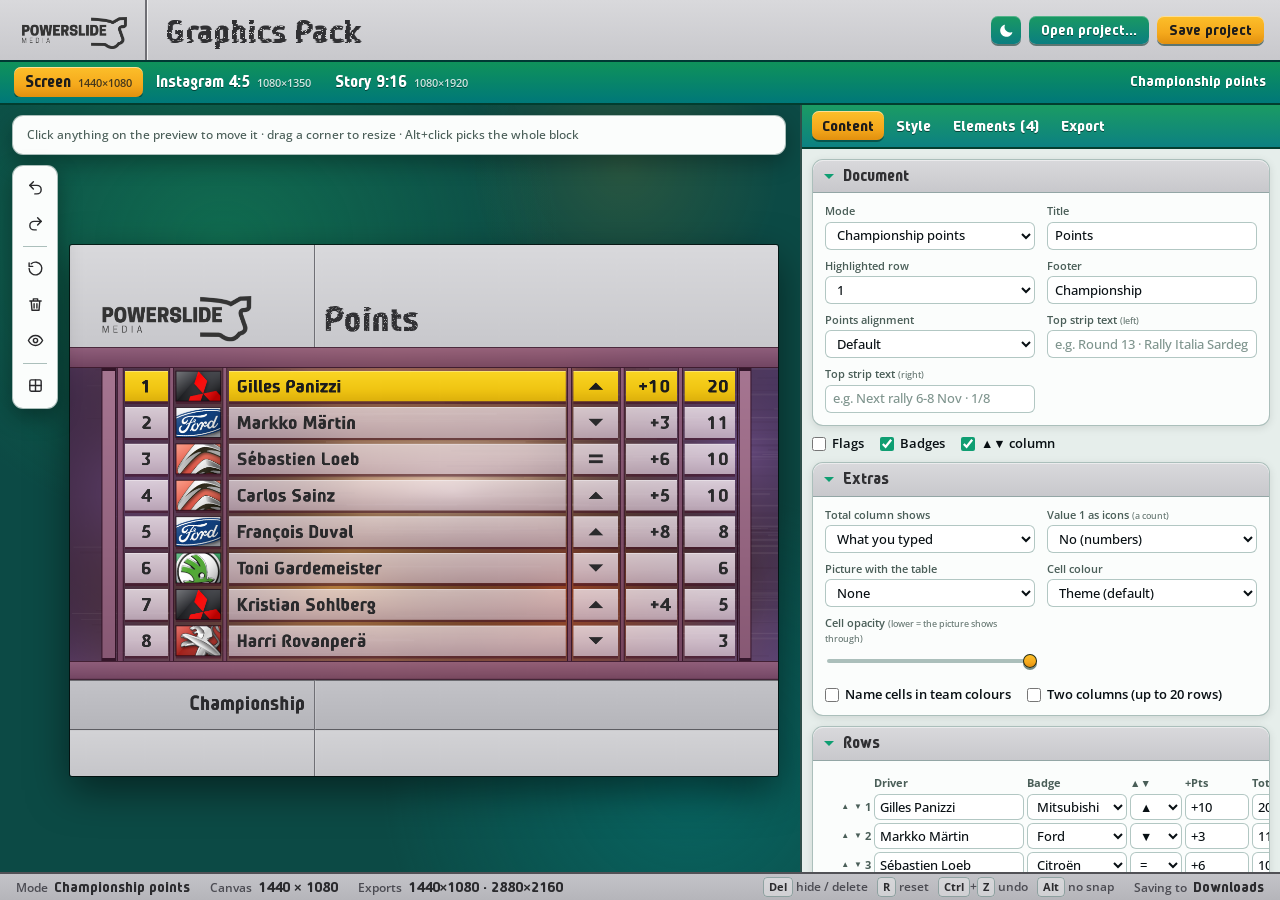
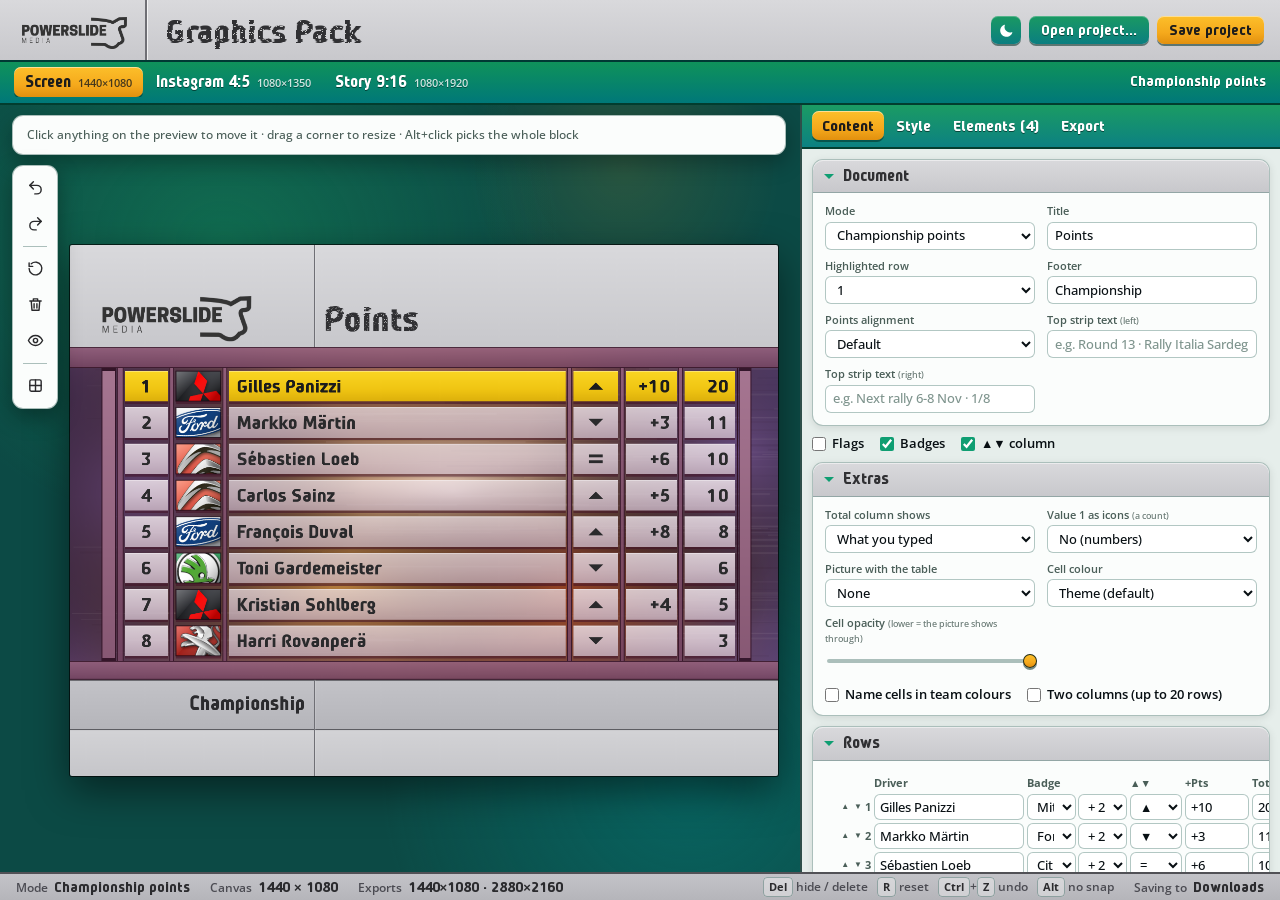
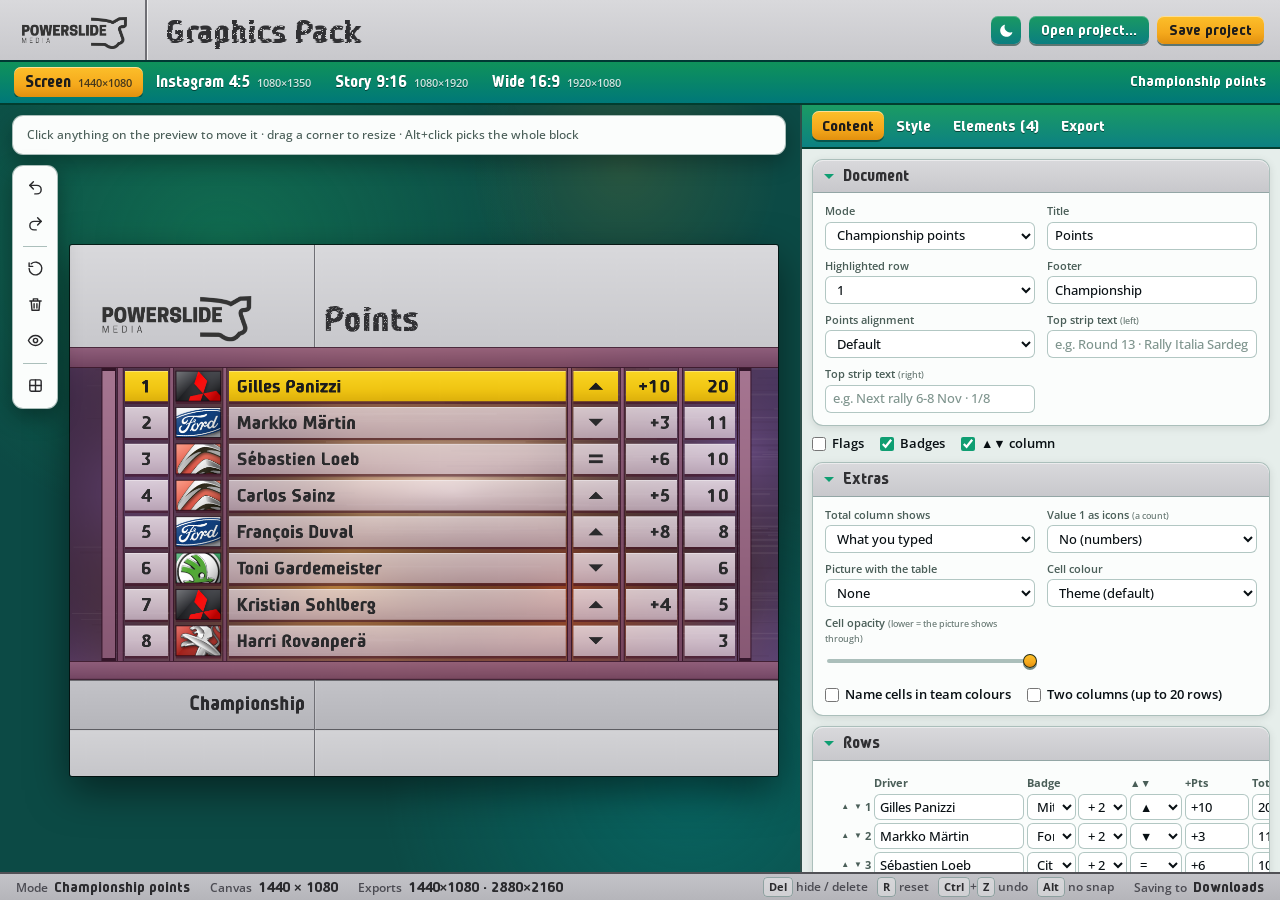
